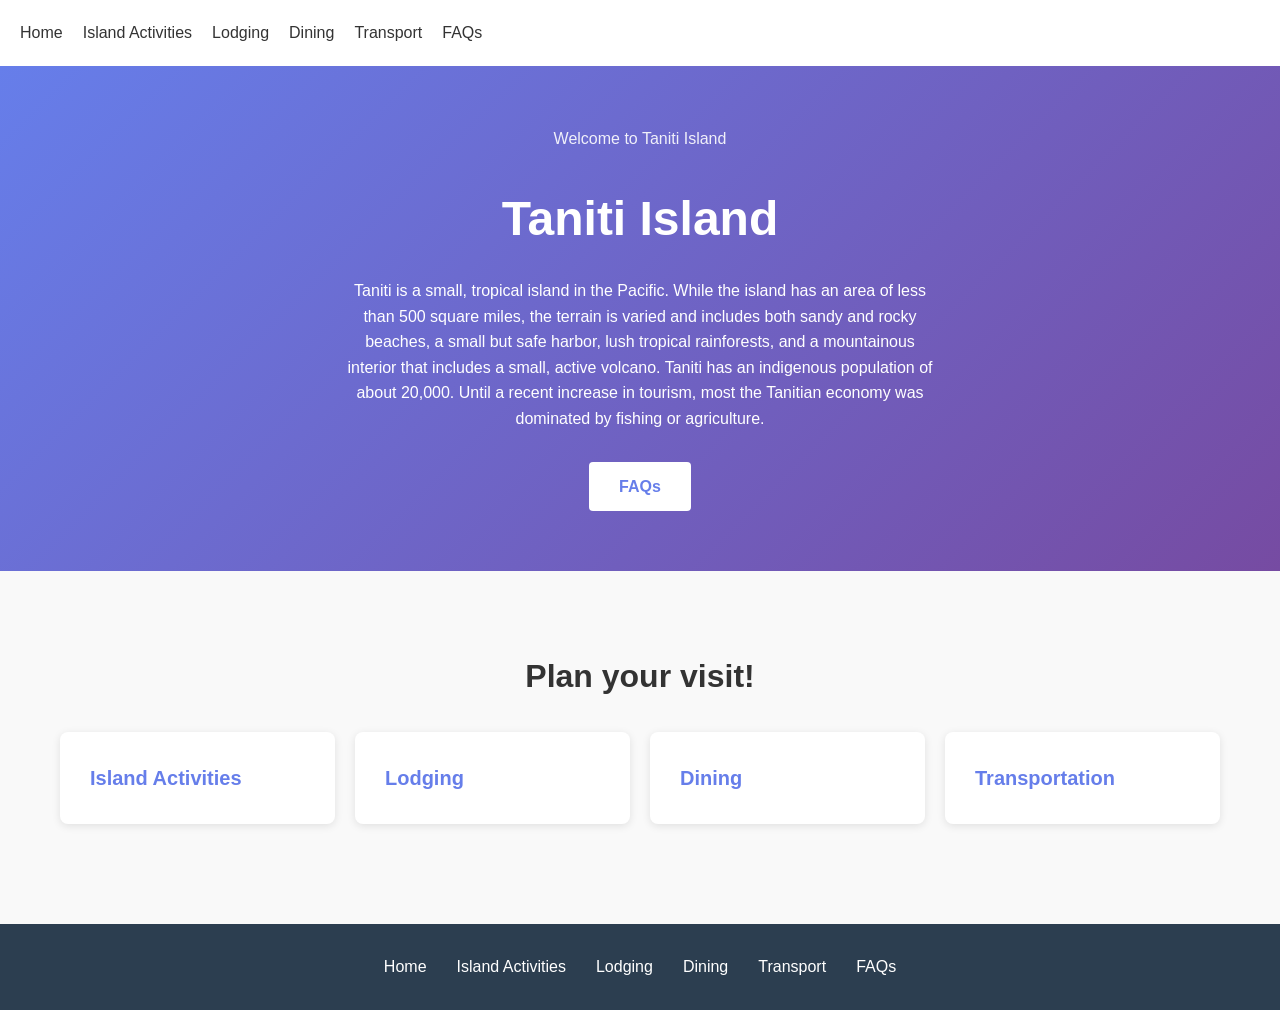
==== index.html @ 855932b2 "original 6/20" ====
<!DOCTYPE html>
<html lang="en">
    <head>
        <meta charset="UTF-8">
        <meta name="viewport" content="width=device-width, initial-scale=1.0">
        <meta name="Author" content="Jenna Hall">
        <title>Welcome To Taniti</title>
        <link rel="stylesheet" href="styles.css">
        <script src="script.js"></script>
    </head>
    <body>
        <!-- navigation-->
         <nav>
            <a href="index.html">Home</a>
            <a href="activities.html">Island Activities</a>
            <a href="lodging.html">Lodging</a>
            <a href="dining.html">Dining</a>
            <a href="transportation.html">Transport</a>
            <a href="faqs.html">FAQs</a>
         </nav>
         <!-- home-->
         <div>

            <div class="hero">
                <p class="hero-top">Welcome to Taniti Island</p>
                <h1>Taniti Island</h1>
                <p>Taniti is a small, tropical island in the Pacific. While the island has an area of less than 500 square miles, the terrain is varied and includes both sandy and rocky beaches, a small but safe harbor, lush tropical rainforests, and a mountainous interior that includes a small, active volcano. Taniti has an indigenous population of about 20,000. Until a recent increase in tourism, most the Tanitian economy was dominated by fishing or agriculture.</p>
                <a href="faqs.html">FAQs</a>
            </div>

            <div class="section">
                <h2>Plan your visit!</h2>
                <div class="cards">
                    <div class="card" style="cursor:pointer">
                        <a href="activities.html"><h3>Island Activities</h3></a>
                    </div>
                    <div class="card" style="cursor:pointer">
                        <a href="lodging.html"><h3>Lodging</h3></a>
                    </div>
                    <div class="card" style="cursor:pointer">
                        <a href="dining.html"><h3>Dining</h3></a>
                    </div>
                    <div class="card" style="cursor:pointer">
                        <a href="transportation.html"><h3>Transportation</h3></a>
                    </div>
                </div>
            </div>

         </div>
         
         <footer>
            <ol>
                <li><a href="index.html">Home</a></li>
                <li><a href="activities.html">Island Activities</a></li>
                <li><a href="lodging.html">Lodging</a></li>
                <li><a href="dining.html">Dining</a></li>
                <li><a href="transportation.html">Transport</a></li>
                <li><a href="faqs.html"=>FAQs</a></li>
            </ol>
         </footer>
    </body>
</html>
---- styles.css ----
/* Reset and Base Styles */
* {
  margin: 0;
  padding: 0;
  box-sizing: border-box;
}

body {
  font-family: -apple-system, BlinkMacSystemFont, 'Segoe UI', Roboto, sans-serif;
  line-height: 1.6;
  color: #333;
  background-color: #f9f9f9;
}

/* Navigation */
nav {
  display: flex;
  gap: 20px;
  padding: 20px;
  background-color: #fff;
  box-shadow: 0 2px 4px rgba(0,0,0,0.1);
  flex-wrap: wrap;
}

nav a {
  text-decoration: none;
  color: #333;
  font-weight: 500;
  transition: color 0.3s;
}

nav a:hover {
  color: #007bff;
}

/* Hero Section */
.hero, .hero2, .hero3, .hero4, .hero5, .hero6 {
  padding: 60px 20px;
  text-align: center;
  background: linear-gradient(135deg, #667eea 0%, #764ba2 100%);
  color: white;
  margin-bottom: 40px;
}

.hero-top, .hero-top2, .hero3, .hero4, .hero5, .hero6  {
  font-size: 14px;
  opacity: 0.9;
  margin-bottom: 10px;
}

.hero h1, .hero2 h1, .hero3 h1, .hero4 h1, .hero5 h1, .hero6 h1 {
  font-size: 48px;
  margin-bottom: 20px;
}

.hero p, .hero2 p, .hero3 p, .hero4 p, .hero5 p, .hero6 p {
  font-size: 16px;
  max-width: 600px;
  margin: 0 auto 30px;
}

.hero a, .hero2 a, .hero3 a, .hero4 a, .hero5 a, .hero6 a {
  display: inline-block;
  padding: 12px 30px;
  background-color: #fff;
  color: #667eea;
  text-decoration: none;
  border-radius: 4px;
  font-weight: 600;
  transition: background-color 0.3s;
}

.hero a:hover, .hero2 a:hover, .hero3 a:hover, .hero4 a:hover, .hero5 a:hover, .hero6 a:hover {
  background-color: #f0f0f0;
}

/* Section */
.section {
  padding: 40px 20px;
  max-width: 1200px;
  margin: 0 auto;
}

.section h2 {
  font-size: 32px;
  margin-bottom: 30px;
  text-align: center;
}

/* Cards Grid */
.cards {
  display: grid;
  grid-template-columns: repeat(auto-fit, minmax(250px, 1fr));
  gap: 20px;
}

.card {
  background: white;
  padding: 30px;
  border-radius: 8px;
  box-shadow: 0 2px 8px rgba(0,0,0,0.1);
  transition: transform 0.3s, box-shadow 0.3s;
}

.card:hover {
  transform: translateY(-5px);
  box-shadow: 0 4px 12px rgba(0,0,0,0.15);
}

.card a {
  text-decoration: none;
  color: inherit;
}

.card h3 {
  color: #667eea;
  font-size: 20px;
}

/* Lists */
.list-container {
    display: flex;
    gap: 40px;
    justify-content: center;
    flex-wrap: wrap;
}

.list-container ul {
    flex: 1;
    min-width: 300px;
    max-width: 400px;
}

ul {
  list-style: none;
  display: flex;
  flex-direction: column;
  align-items: center;
  gap: 15px;
  margin-bottom: 20px;
  padding: 20px;
  max-width: 600px;
  margin-left: auto;
  margin-right: auto;
}

ul li {
  position: relative;
  padding-left: 28px;
}

ul li:before {
  content: "✓";
  position: absolute;
  left: 0;
  color: #667eea;
  font-weight: bold;
  font-size: 18px;
}

li {
  margin-bottom: 10px;
}

/* Footer */
footer {
  background-color: #2c3e50;
  color: white;
  padding: 30px 20px;
  margin-top: 60px;
  text-align: center;
}

footer ol {
  display: flex;
  justify-content: center;
  flex-wrap: wrap;
  gap: 30px;
  list-style: none;
  margin: 0;
}

footer ol li {
  margin: 0;
}

footer a {
  color: #fff;
  text-decoration: none;
  transition: color 0.3s;
  font-weight: 500;
}

footer a:hover {
  color: #667eea;
}

/* Responsive */
@media (max-width: 768px) {
  .hero h1, .hero2 h1 {
    font-size: 32px;
  }

  nav {
    gap: 10px;
  }

  nav a {
    font-size: 14px;
  }

  .cards {
    grid-template-columns: 1fr;
  }
}
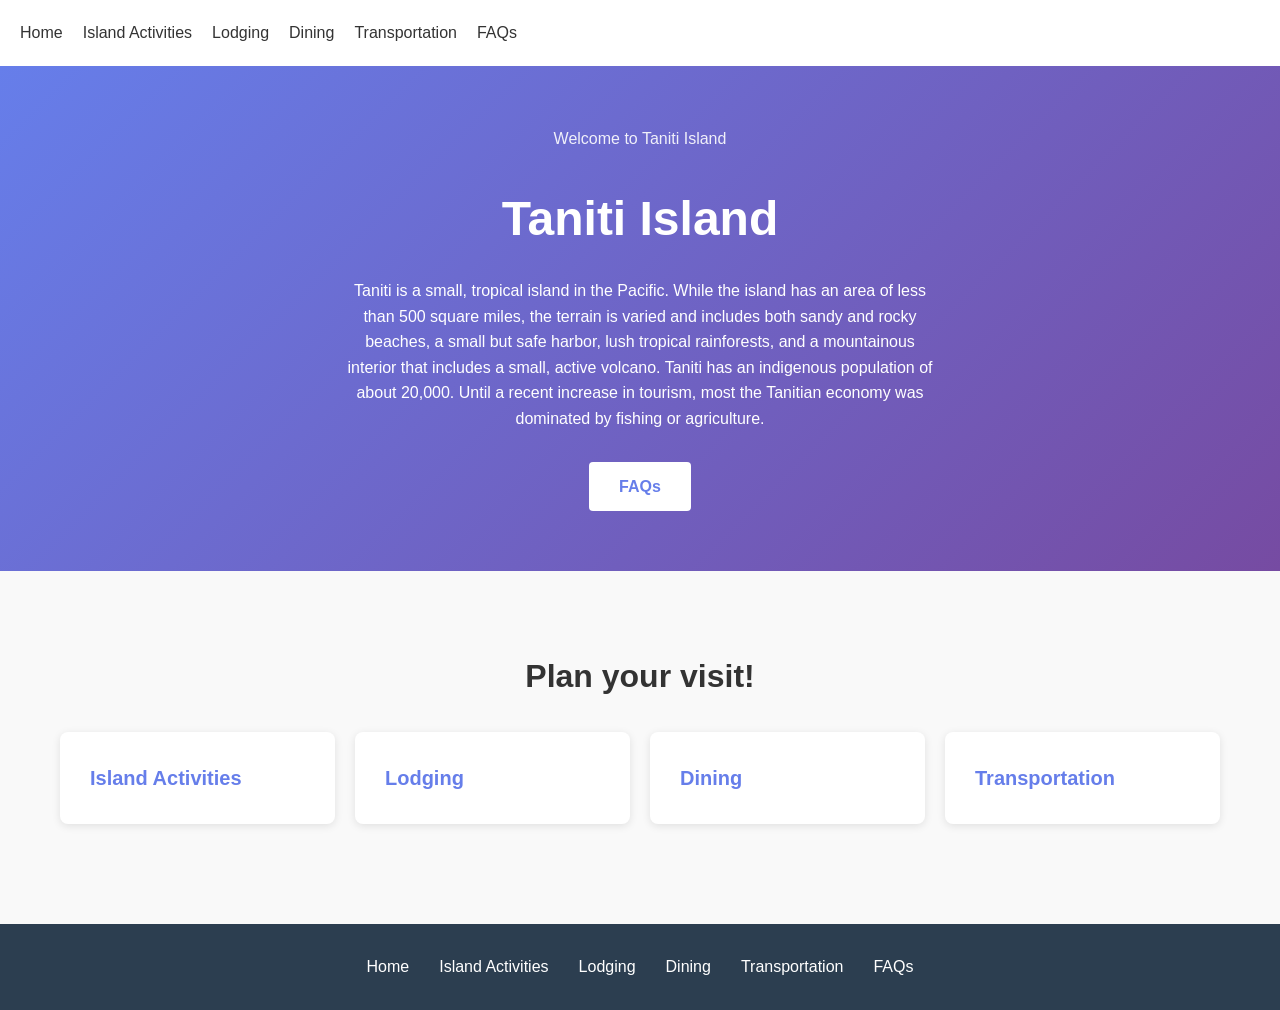
==== commit ec41abef: "ui updates" ====
--- a/index.html
+++ b/index.html
@@ -15,7 +15,7 @@
             <a href="activities.html">Island Activities</a>
             <a href="lodging.html">Lodging</a>
             <a href="dining.html">Dining</a>
-            <a href="transportation.html">Transport</a>
+            <a href="transportation.html">Transportation</a>
             <a href="faqs.html">FAQs</a>
          </nav>
          <!-- home-->
@@ -54,7 +54,7 @@
                 <li><a href="activities.html">Island Activities</a></li>
                 <li><a href="lodging.html">Lodging</a></li>
                 <li><a href="dining.html">Dining</a></li>
-                <li><a href="transportation.html">Transport</a></li>
+                <li><a href="transportation.html">Transportation</a></li>
                 <li><a href="faqs.html"=>FAQs</a></li>
             </ol>
          </footer>
